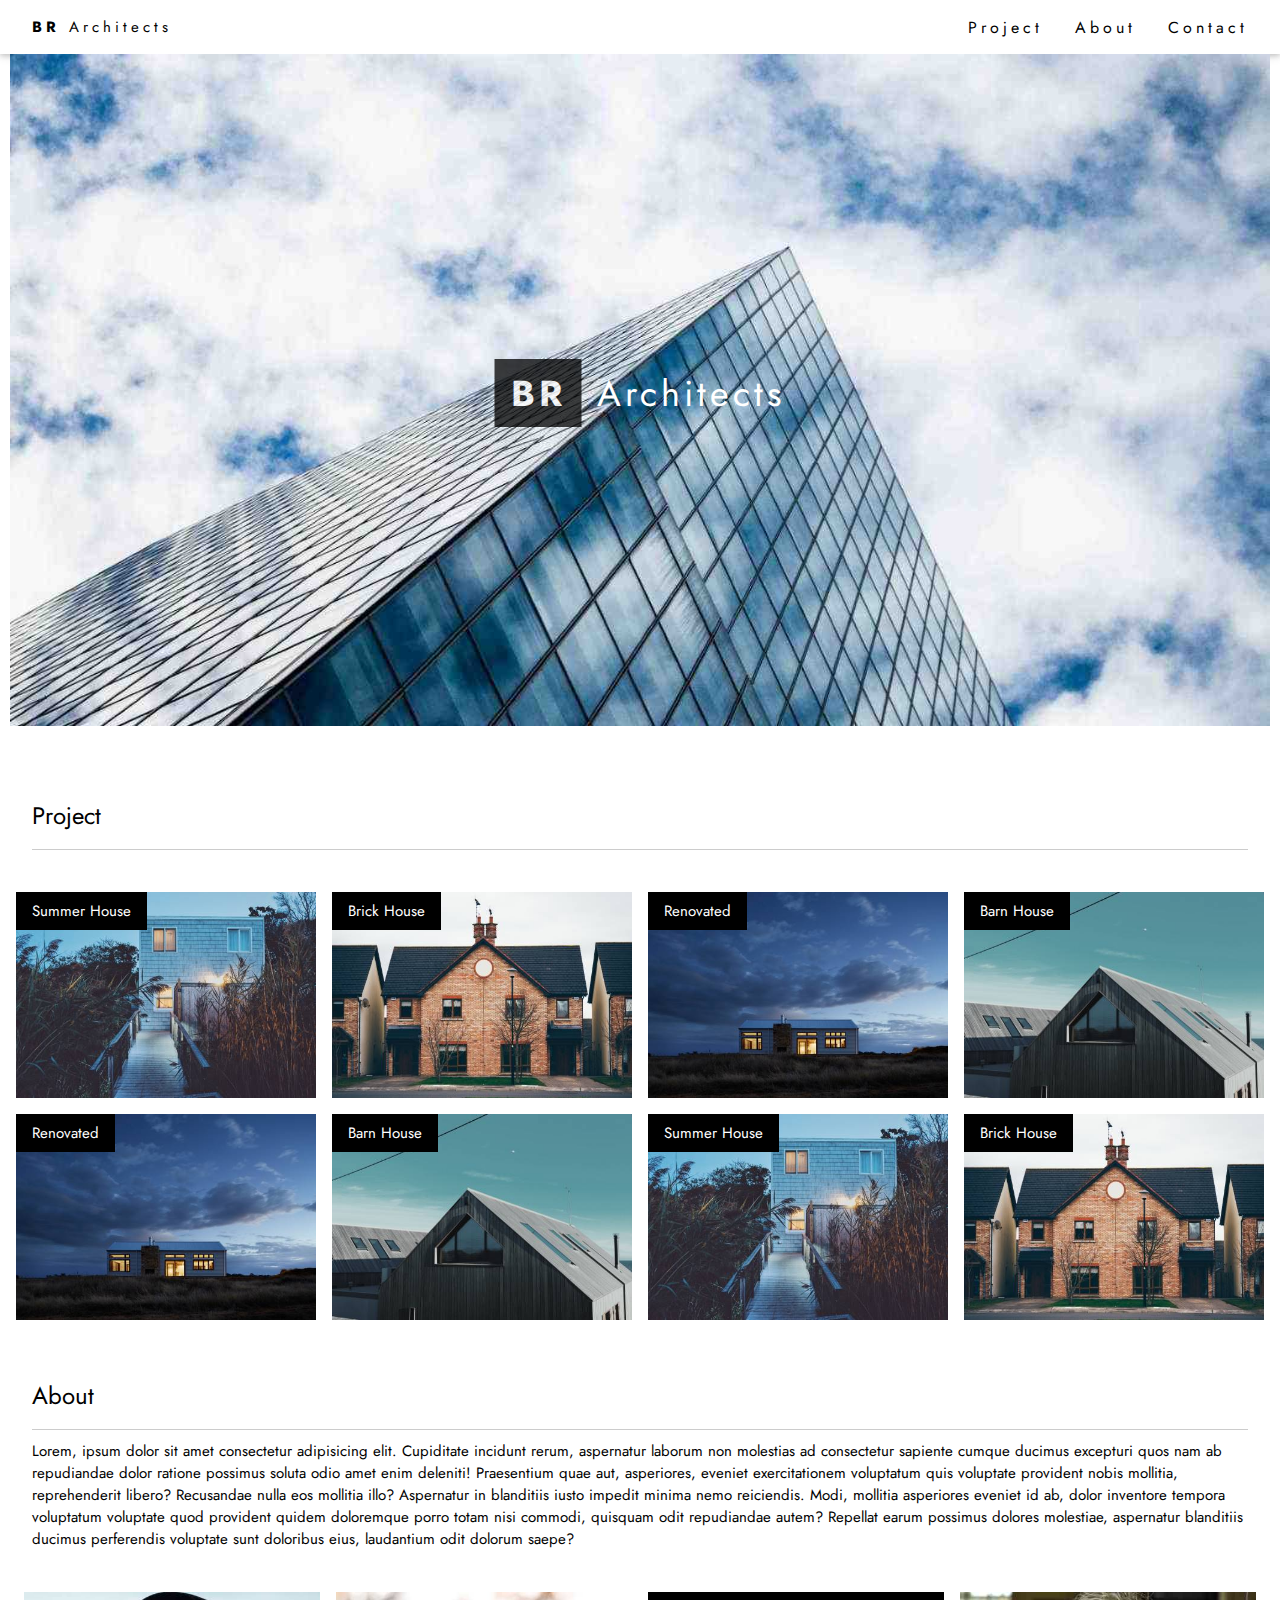
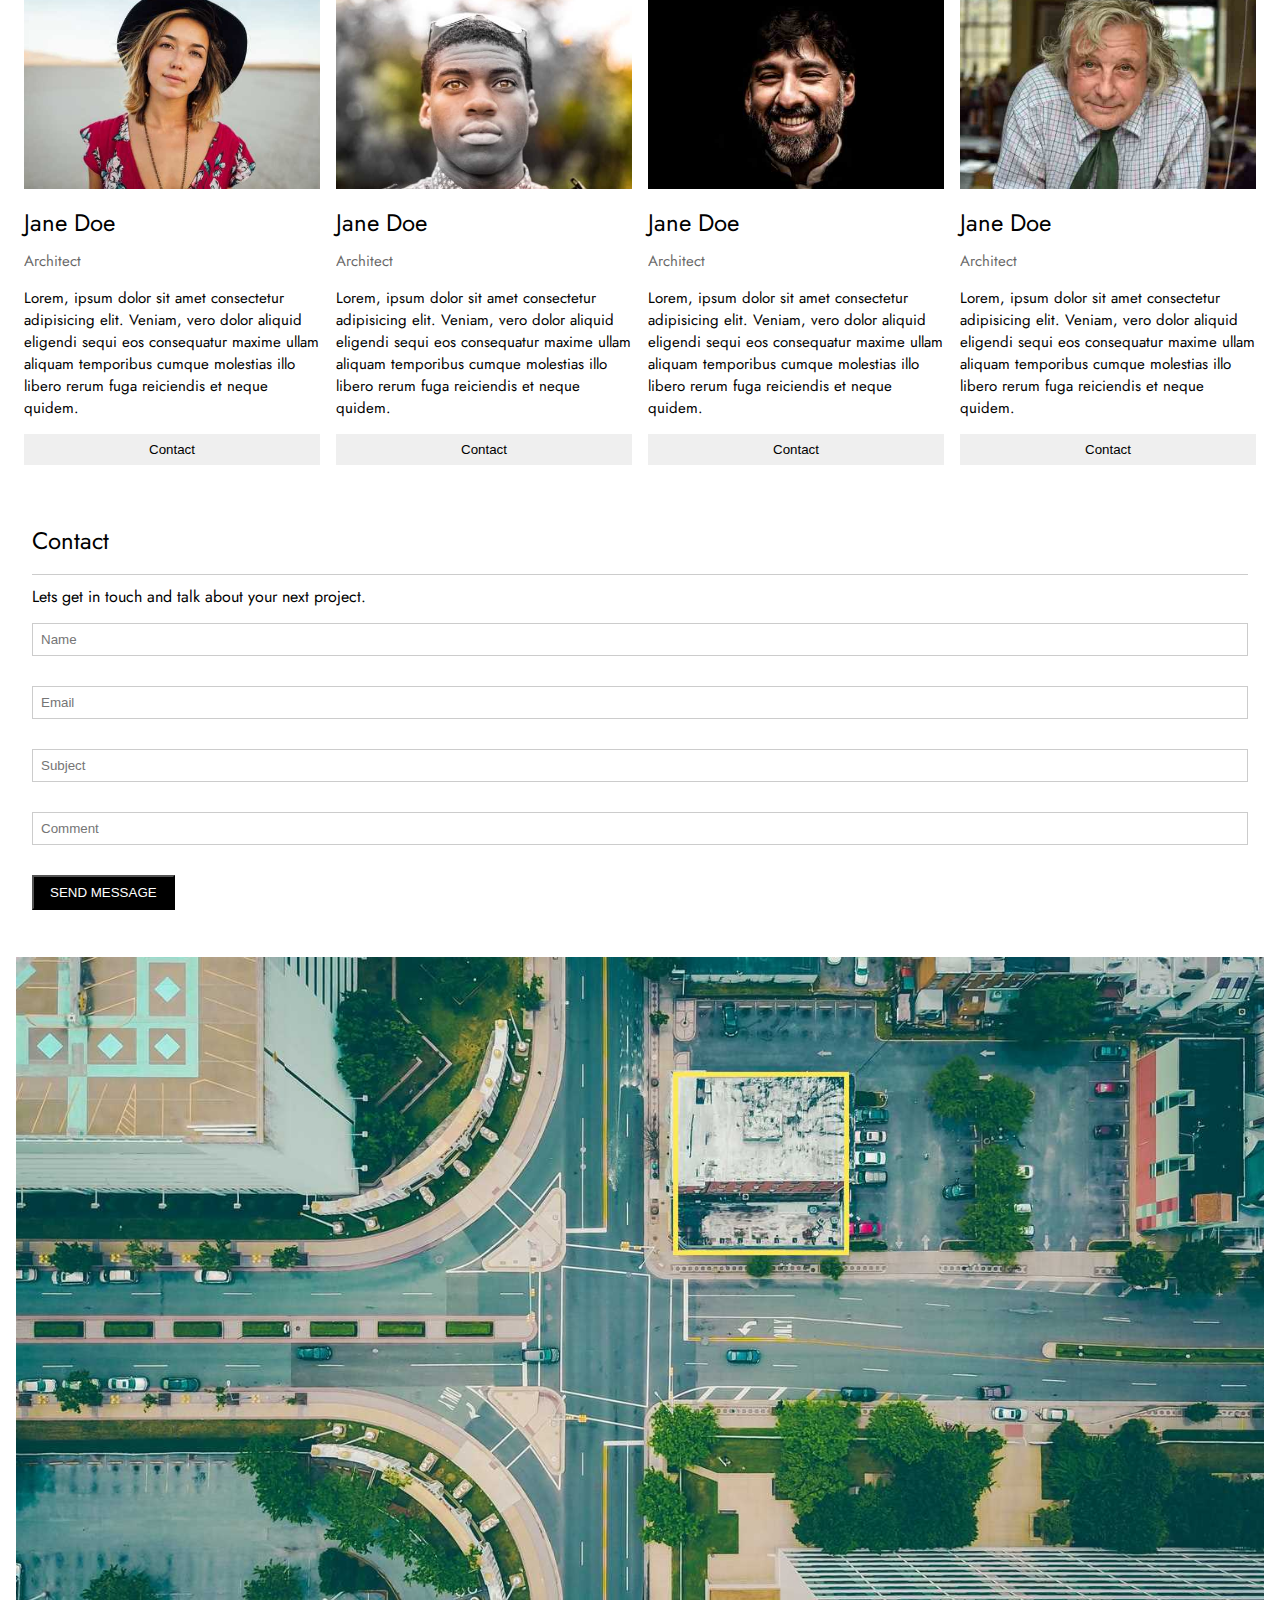
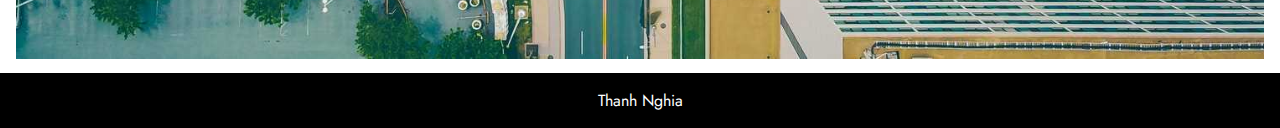
==== LandingPage1/index.html @ 6ed37be5 "chore" ====
<!DOCTYPE html>
<html lang="en">
  <head>
    <meta charset="UTF-8" />
    <meta http-equiv="X-UA-Compatible" content="IE=edge" />
    <meta name="viewport" content="width=device-width, initial-scale=1.0" />
    <link rel="stylesheet" href="./assets//styles/styles.css" />
    <title>Landing Page 1</title>
  </head>
  <body>
    <div id="header">
      <div id="navbar">
        <div class="logo"><strong>BR</strong> Architects</div>
        <ul class="nav-items">
          <li><a href="#project">Project</a></li>
          <li><a href="#about">About</a></li>
          <li><a href="#contact">Contact</a></li>
        </ul>
      </div>
    </div>
    <div id="hero">
      <img src="./assets//images/hero.jpg" alt="BR Architects" />
      <h1><strong>BR</strong> <span class="hidden">Architects</span></h1>
    </div>
    <div id="main">
      <!-- PROJECT -->
      <div id="project">
        <div class="wrap">
          <h3 class="heading">Project</h3>
        </div>
        <div class="grid">
          <div class="grid-items">
            <img src="./assets/images/building1.jpg" alt="" />
            <span>Summer House</span>
          </div>
          <div class="grid-items">
            <img src="./assets/images/building2.jpg" alt="" />
            <span>Brick House</span>
          </div>
          <div class="grid-items">
            <img src="./assets/images/building3.jpg" alt="" />
            <span>Renovated</span>
          </div>
          <div class="grid-items">
            <img src="./assets/images/building4.jpg" alt="" />
            <span>Barn House</span>
          </div>
          <div class="grid-items">
            <img src="./assets/images/building3.jpg" alt="" />
            <span>Renovated</span>
          </div>
          <div class="grid-items">
            <img src="./assets/images/building4.jpg" alt="" />
            <span>Barn House</span>
          </div>
          <div class="grid-items">
            <img src="./assets/images/building1.jpg" alt="" />
            <span>Summer House</span>
          </div>
          <div class="grid-items">
            <img src="./assets/images/building2.jpg" alt="" />
            <span>Brick House</span>
          </div>
        </div>
      </div>
      <!-- ABOUT -->
      <div id="about">
        <div class="wrap">
          <h3 class="heading">About</h3>
          <p>
            Lorem, ipsum dolor sit amet consectetur adipisicing elit. Cupiditate
            incidunt rerum, aspernatur laborum non molestias ad consectetur
            sapiente cumque ducimus excepturi quos nam ab repudiandae dolor
            ratione possimus soluta odio amet enim deleniti! Praesentium quae
            aut, asperiores, eveniet exercitationem voluptatum quis voluptate
            provident nobis mollitia, reprehenderit libero? Recusandae nulla eos
            mollitia illo? Aspernatur in blanditiis iusto impedit minima nemo
            reiciendis. Modi, mollitia asperiores eveniet id ab, dolor inventore
            tempora voluptatum voluptate quod provident quidem doloremque porro
            totam nisi commodi, quisquam odit repudiandae autem? Repellat earum
            possimus dolores molestiae, aspernatur blanditiis ducimus
            perferendis voluptate sunt doloribus eius, laudantium odit dolorum
            saepe?
          </p>
        </div>
        <div class="grid wrap0-8">
          <div class="grid-items">
            <img src="./assets/images/team1.jpg" alt="" />
            <h3 class="">Jane Doe</h3>
            <p class="position">Architect</p>
            <p class="description">
              Lorem, ipsum dolor sit amet consectetur adipisicing elit. Veniam,
              vero dolor aliquid eligendi sequi eos consequatur maxime ullam
              aliquam temporibus cumque molestias illo libero rerum fuga
              reiciendis et neque quidem.
            </p>
            <button>Contact</button>
          </div>
          <div class="grid-items">
            <img src="./assets/images/team4.jpg" alt="" />
            <h3 class="">Jane Doe</h3>
            <p class="position">Architect</p>
            <p class="description">
              Lorem, ipsum dolor sit amet consectetur adipisicing elit. Veniam,
              vero dolor aliquid eligendi sequi eos consequatur maxime ullam
              aliquam temporibus cumque molestias illo libero rerum fuga
              reiciendis et neque quidem.
            </p>
            <button>Contact</button>
          </div>
          <div class="grid-items">
            <img src="./assets/images/team2.jpg" alt="" />
            <h3 class="">Jane Doe</h3>
            <p class="position">Architect</p>
            <p class="description">
              Lorem, ipsum dolor sit amet consectetur adipisicing elit. Veniam,
              vero dolor aliquid eligendi sequi eos consequatur maxime ullam
              aliquam temporibus cumque molestias illo libero rerum fuga
              reiciendis et neque quidem.
            </p>
            <button>Contact</button>
          </div>
          <div class="grid-items">
            <img src="./assets/images/team3.jpg" alt="" />
            <h3 class="">Jane Doe</h3>
            <p class="position">Architect</p>
            <p class="description">
              Lorem, ipsum dolor sit amet consectetur adipisicing elit. Veniam,
              vero dolor aliquid eligendi sequi eos consequatur maxime ullam
              aliquam temporibus cumque molestias illo libero rerum fuga
              reiciendis et neque quidem.
            </p>
            <button>Contact</button>
          </div>
        </div>
      </div>
      <div id="contact">
        <div class="wrap">
          <h3 class="heading">Contact</h3>
          <p>Lets get in touch and talk about your next project.</p>
          <ul class="contact-inputs">
            <li>
              <input type="text" name="" id="" placeholder="Name" required />
            </li>
            <li>
              <input type="email" name="" id="" placeholder="Email" required />
            </li>
            <li>
              <input type="text" name="" id="" placeholder="Subject" required />
            </li>
            <li>
              <input type="text" name="" id="" placeholder="Comment" required />
            </li>
          </ul>
          <button>SEND MESSAGE</button>
        </div>
      </div>
      <div id="map">
        <img src="./assets//images/map.jpg" alt="map">
      </div>
    </div>
    <div id="footer">
      <a href="https://github.com/ThanhNghiaNg/ReactJS_LIKELION">Thanh Nghia</a>
    </div>
  </body>
</html>
---- LandingPage1/assets/styles/styles.css ----
@import url("https://fonts.googleapis.com/css2?family=Jost:wght@400;500;600;700;800&display=swap");

* {
  margin: 0;
  padding: 0;
  box-sizing: border-box;
  list-style: none;
  text-decoration: none;
}

a,
a:active {
  color: #000;
}

:root {
  --f-size: 15px;
  --p8-16: 8px 16px;
  --p32-16: 32px 16px;
  --p16-0: 16px 0px;
  --f-size-heading: 24px;
  --m-10-0: 10px 0px;
  --m-15-0: 15px 0px;
  --grid-column: repeat(4, 1fr);
  --p0-8: 0px 8px;
}

body,
html {
  font-family: "Jost", sans-serif;
}

/* NAVBAR */
#navbar {
  display: flex;
  justify-content: space-between;
  padding: var(--p8-16);
  background-color: #fff;
  box-shadow: 0 2px 5px 0 rgb(0 0 0 / 16%), 0 2px 10px 0 rgb(0 0 0 / 12%);
}

#navbar .logo {
  padding: var(--p8-16);
  font-size: var(--f-size);
  letter-spacing: 4px;
}

#navbar .nav-items {
  display: flex;
  align-items: center;
}

#navbar .nav-items li {
  letter-spacing: 4px;
}

#navbar .nav-items li a {
  padding: var(--p8-16);
}

/* HERO */
#hero {
  position: relative;
}

#hero img {
  width: calc(100% - 20px);
  /* max-width: 1500px; */
  margin-inline: 10px;
}

#hero h1 {
  position: absolute;
  top: 50%;
  left: 50%;
  transform: translate(-50%, -50%);
  color: #fff;
  font-size: 36px;
  letter-spacing: 4px;
  font-weight: normal;
}

#hero h1 strong {
  background-color: #000;
  padding: var(--p8-16);
  opacity: 0.75;
}

/* PROJECT */
#main {
  padding: var(--p8-16);
}

.wrap {
  padding: var(--p32-16);
}

.heading {
  padding: var(--p16-0);
  margin: var(--m-10-0);
  font-size: var(--f-size-heading);
  font-weight: normal;
  border-bottom: 1px solid #ccc;
}

.grid {
  display: grid;
  grid-template-columns: var(--grid-column);
  gap: 16px;
}

.grid-items {
  position: relative;
}

#project .grid-items img {
  width: 100%;
  height: 100%;
}
.grid-items span {
  padding: var(--p8-16);
  font-size: var(--f-size);
}
.grid-items span:nth-child(2) {
  position: absolute;
  top: 0;
  left: 0;
  background-color: #000;
  color: #fff;
}

/* ABOUT */
#about {
  font-size: var(--f-size);
}

#about .wrap p {
  margin: var(--m-10-0);
}

#about .grid-items img {
  width: 100%;
}

.grid-items h3 {
  margin: var(--m-10-0);
  font-size: 24px;
  font-weight: normal;
}

.wrap0-8 {
  padding: var(--p0-8);
}
.grid-items .position {
  opacity: 0.6;
  font-size: var(--f-size);
}
.grid-items .description {
  margin: var(--m-15-0);
}
.grid-items button {
  width: 100%;
  padding: var(--p8-16);
  outline: none;
  border: none;
}
/* CONTACT */
.contact-inputs li input {
  width: 100%;
  padding: 8px;
  margin: var(--m-15-0);
  border: #ccc solid 1px;
}

#contact button {
  padding: var(--p8-16);
  color: white;
  background-color: #000;
  margin: var(--m-15-0);
}
/* MAP */
#map img {
  width: 100%;
}

/* FOOTER */
#footer {
  background-color: black;
  padding: var(--p16-0);
  text-align: center;
}

#footer a {
  color: white;
}

@media only screen and (max-width: 990px) {
  :root {
    --grid-column: repeat(2, 1fr);
  }
  #navbar .nav-items {
    display: none;
  }
}

@media only screen and (max-width: 600px) {
  :root {
    --grid-column: 1fr;
  }
  .hidden {
    display: none;
  }
}
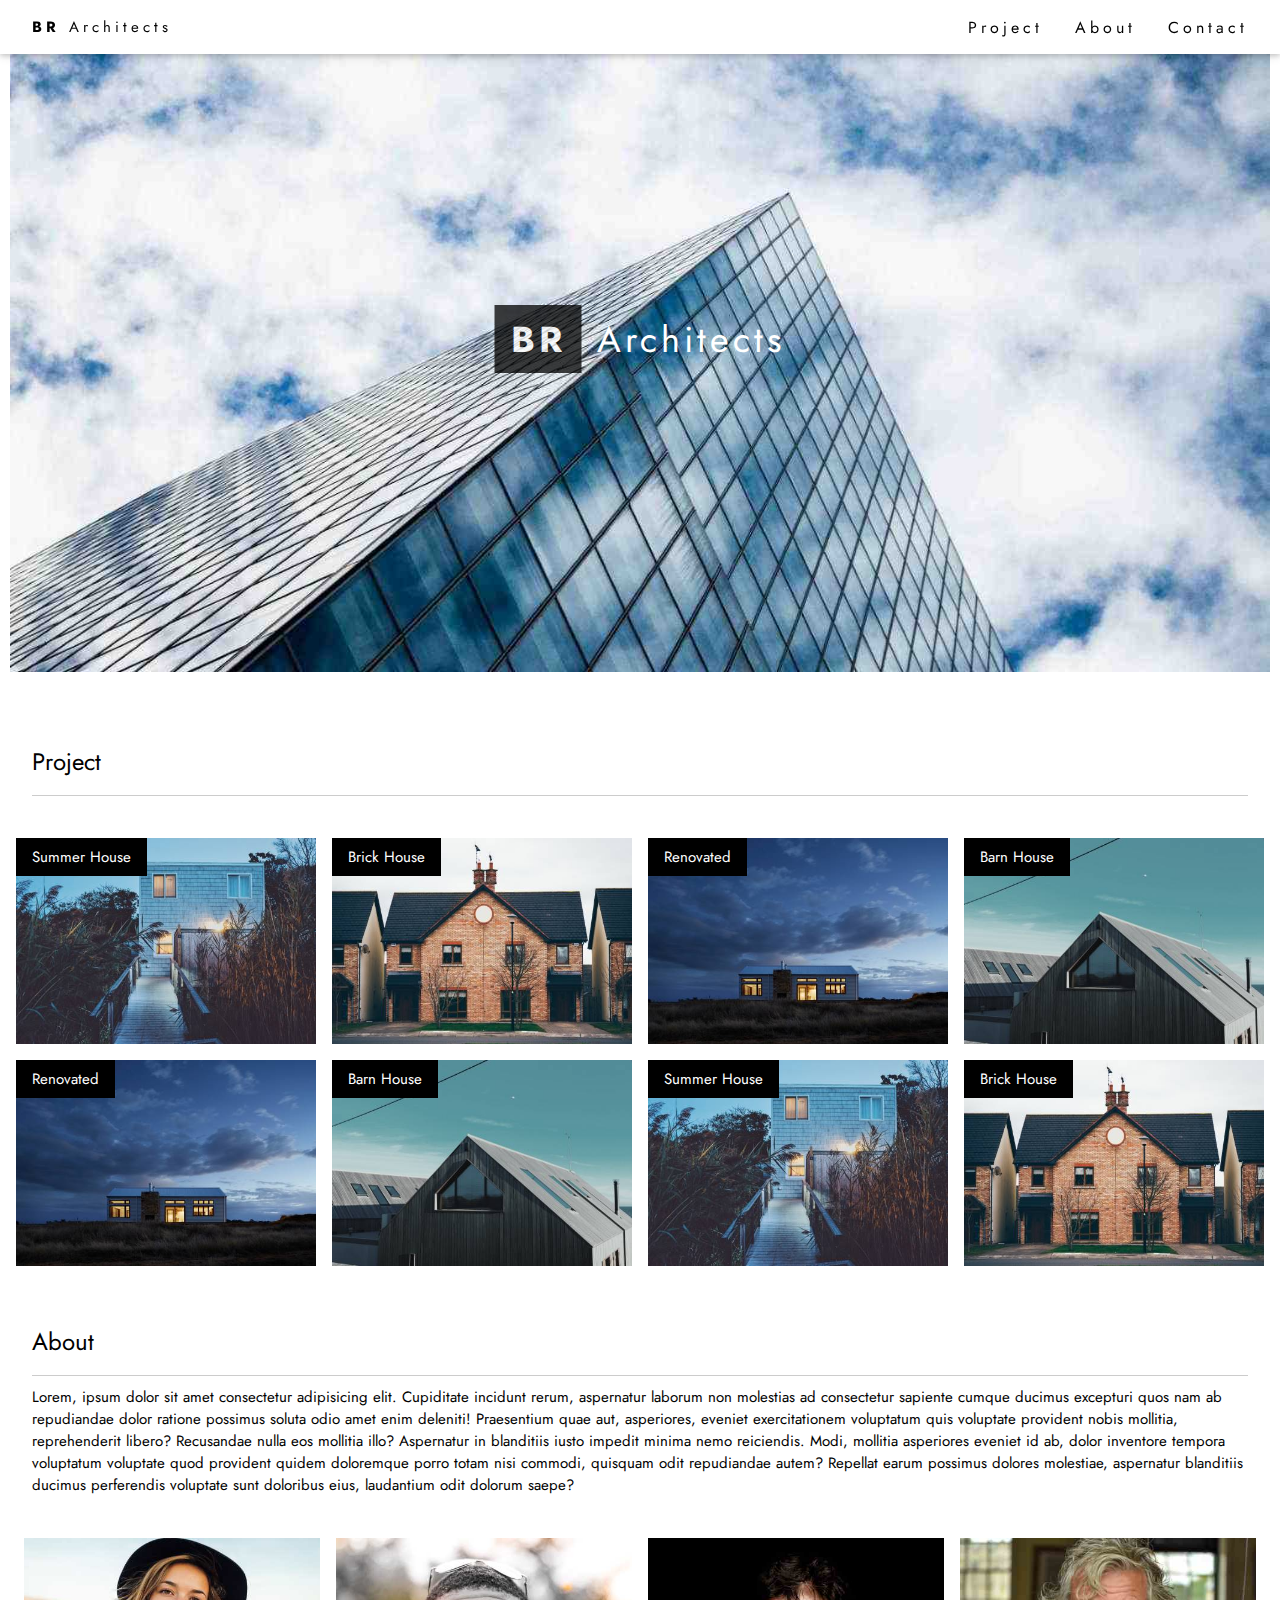
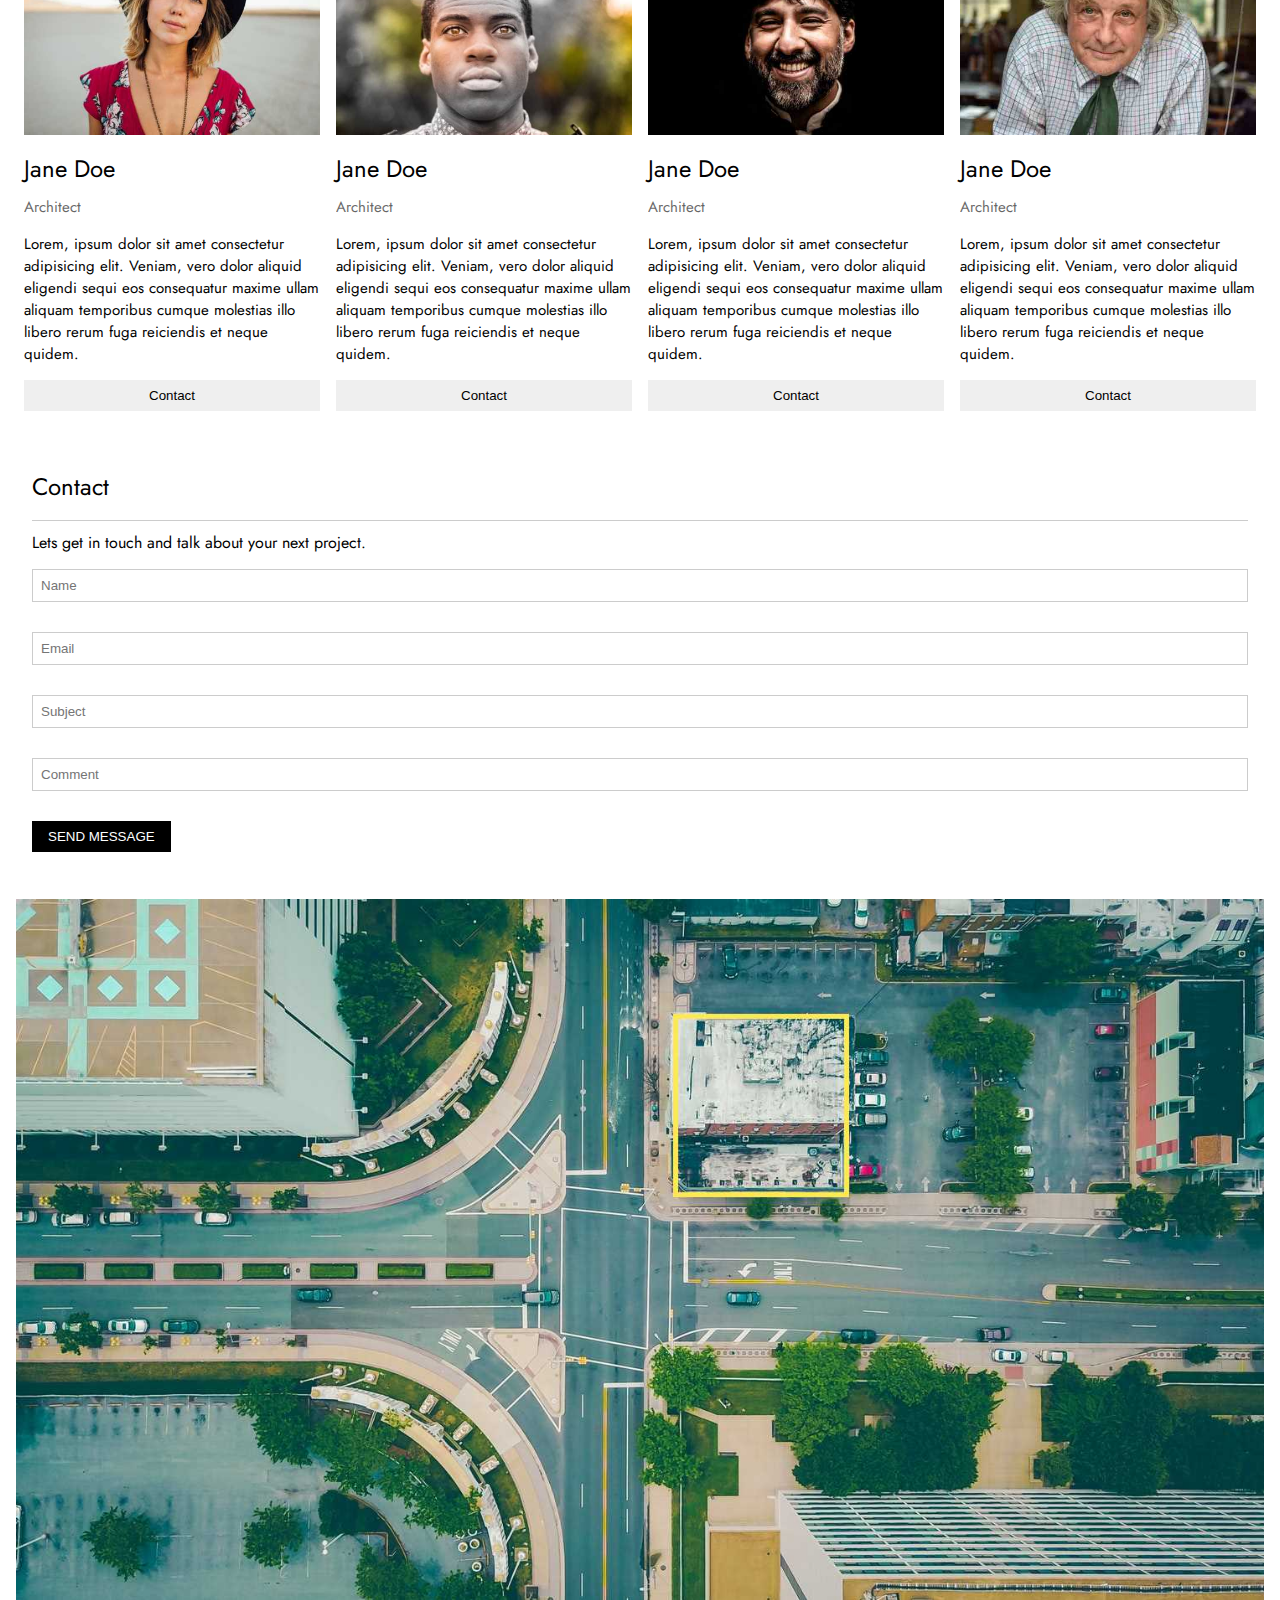
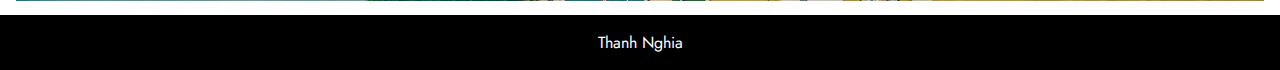
==== commit 7bd0b236: "refactory folder" ====
--- a/LandingPage1/index.html
+++ b/LandingPage1/index.html
@@ -10,7 +10,9 @@
   <body>
     <div id="header">
       <div id="navbar">
-        <div class="logo"><strong>BR</strong> Architects</div>
+        <a href="#header"
+          ><div class="logo"><strong>BR</strong> Architects</div></a
+        >
         <ul class="nav-items">
           <li><a href="#project">Project</a></li>
           <li><a href="#about">About</a></li>
@@ -94,7 +96,7 @@
               aliquam temporibus cumque molestias illo libero rerum fuga
               reiciendis et neque quidem.
             </p>
-            <button>Contact</button>
+            <button class="btn-contact">Contact</button>
           </div>
           <div class="grid-items">
             <img src="./assets/images/team4.jpg" alt="" />
@@ -106,7 +108,7 @@
               aliquam temporibus cumque molestias illo libero rerum fuga
               reiciendis et neque quidem.
             </p>
-            <button>Contact</button>
+            <button class="btn-contact">Contact</button>
           </div>
           <div class="grid-items">
             <img src="./assets/images/team2.jpg" alt="" />
@@ -118,7 +120,7 @@
               aliquam temporibus cumque molestias illo libero rerum fuga
               reiciendis et neque quidem.
             </p>
-            <button>Contact</button>
+            <button class="btn-contact">Contact</button>
           </div>
           <div class="grid-items">
             <img src="./assets/images/team3.jpg" alt="" />
@@ -130,7 +132,7 @@
               aliquam temporibus cumque molestias illo libero rerum fuga
               reiciendis et neque quidem.
             </p>
-            <button>Contact</button>
+            <button class="btn-contact">Contact</button>
           </div>
         </div>
       </div>
@@ -138,25 +140,45 @@
         <div class="wrap">
           <h3 class="heading">Contact</h3>
           <p>Lets get in touch and talk about your next project.</p>
-          <ul class="contact-inputs">
-            <li>
-              <input type="text" name="" id="" placeholder="Name" required />
-            </li>
-            <li>
-              <input type="email" name="" id="" placeholder="Email" required />
-            </li>
-            <li>
-              <input type="text" name="" id="" placeholder="Subject" required />
-            </li>
-            <li>
-              <input type="text" name="" id="" placeholder="Comment" required />
-            </li>
-          </ul>
-          <button>SEND MESSAGE</button>
+          <form action="">
+            <ul class="contact-inputs">
+              <li>
+                <input type="text" name="" id="" placeholder="Name" required />
+              </li>
+              <li>
+                <input
+                  type="email"
+                  name=""
+                  id=""
+                  placeholder="Email"
+                  required
+                />
+              </li>
+              <li>
+                <input
+                  type="text"
+                  name=""
+                  id=""
+                  placeholder="Subject"
+                  required
+                />
+              </li>
+              <li>
+                <input
+                  type="text"
+                  name=""
+                  id=""
+                  placeholder="Comment"
+                  required
+                />
+              </li>
+            </ul>
+            <button type="submit">SEND MESSAGE</button>
+          </form>
         </div>
       </div>
       <div id="map">
-        <img src="./assets//images/map.jpg" alt="map">
+        <img src="./assets//images/map.jpg" alt="map" />
       </div>
     </div>
     <div id="footer">
--- a/LandingPage1/assets/styles/styles.css
+++ b/LandingPage1/assets/styles/styles.css
@@ -37,12 +37,20 @@
   padding: var(--p8-16);
   background-color: #fff;
   box-shadow: 0 2px 5px 0 rgb(0 0 0 / 16%), 0 2px 10px 0 rgb(0 0 0 / 12%);
+  position: fixed;
+  top:0;
+  left: 0;
+  right: 0;
+  z-index: 5;
 }
 
 #navbar .logo {
   padding: var(--p8-16);
   font-size: var(--f-size);
   letter-spacing: 4px;
+}
+#navbar .logo:hover{
+  background-color: #ccc;
 }
 
 #navbar .nav-items {
@@ -56,6 +64,9 @@
 
 #navbar .nav-items li a {
   padding: var(--p8-16);
+}
+#navbar .nav-items li a:hover{
+  background-color: #ccc;
 }
 
 /* HERO */
@@ -177,10 +188,17 @@
   color: white;
   background-color: #000;
   margin: var(--m-15-0);
+  border: none;
+}
+#contact button:hover{
+  background-color: #ccc;
+  outline: none;
+  border: none;
 }
 /* MAP */
 #map img {
   width: 100%;
+  
 }
 
 /* FOOTER */
@@ -194,6 +212,12 @@
   color: white;
 }
 
+.btn-contact:hover{
+  background-color: rgb(168, 168, 168);
+}
+
+/* MEDIA QUERY */
+
 @media only screen and (max-width: 990px) {
   :root {
     --grid-column: repeat(2, 1fr);
@@ -210,4 +234,9 @@
   .hidden {
     display: none;
   }
-}
+  #hero img {
+    width: 100%;
+    /* max-width: 1500px; */
+    margin-inline: initial;
+  }
+}
